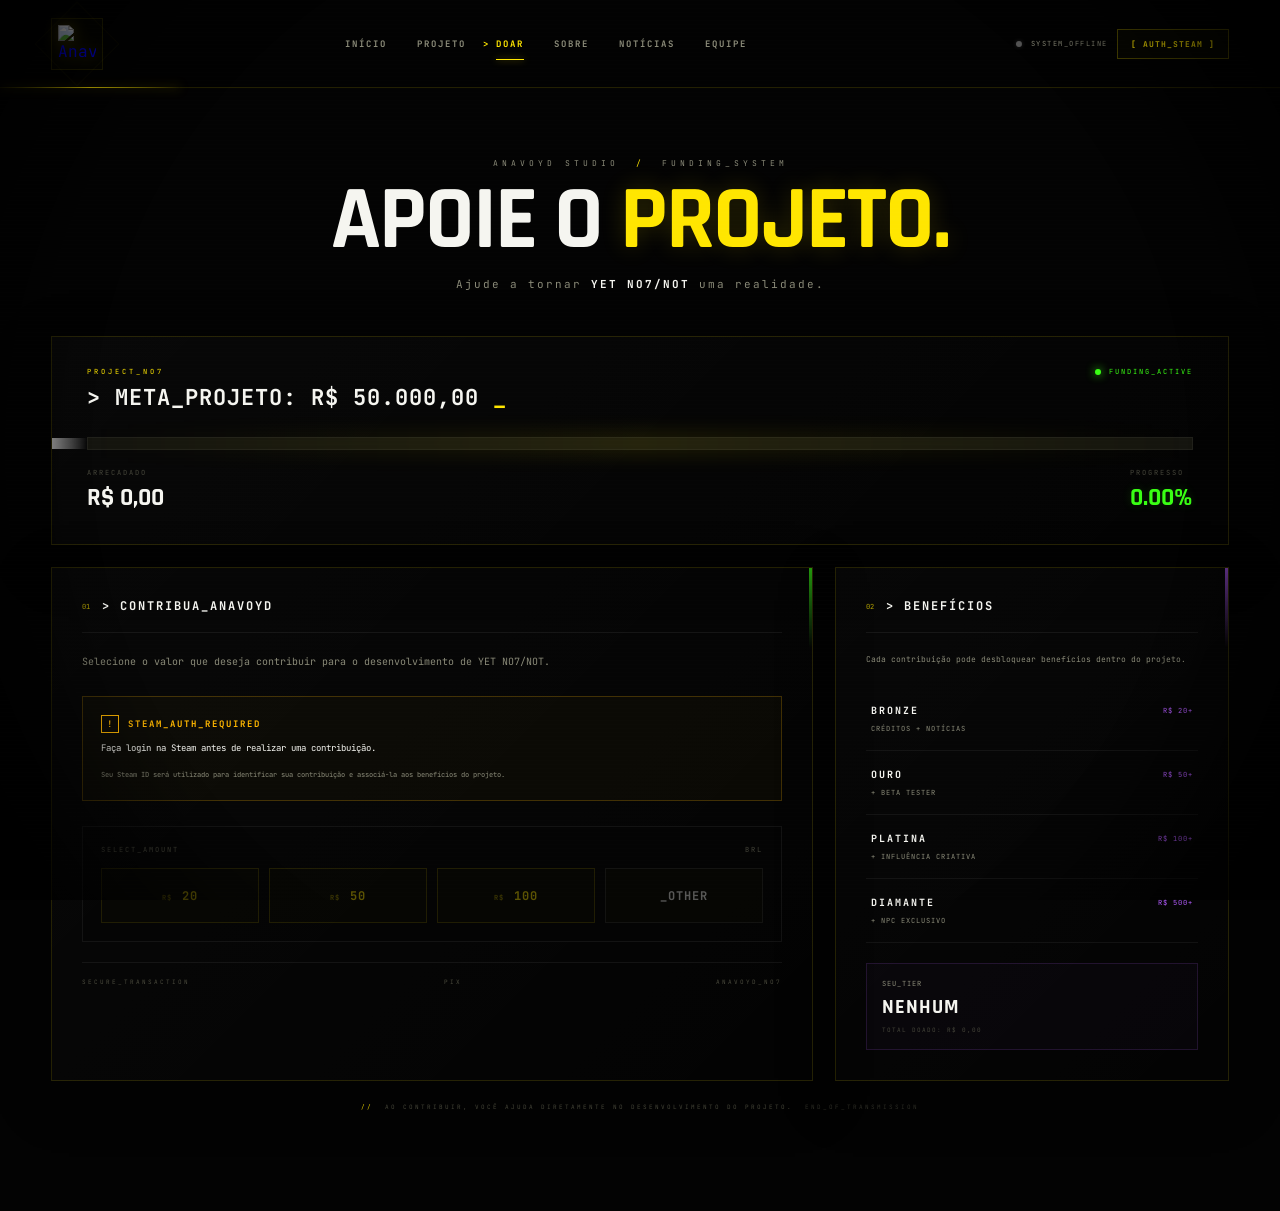
==== doar.html @ e7a65b03 "v3.1" ====
<!doctype html>
<html lang="pt-BR">

<head>

    <meta charset="utf-8">

    <meta
        name="viewport"
        content="width=device-width, initial-scale=1.0"
    >

    <meta
        name="description"
        content="Anavoyd Studio — Apoie o desenvolvimento de YET NO7/NOT"
    >

    <title>AnavoydDonate</title>

    <link
        rel="icon"
        type="image/x-icon"
        href="images/anavoyd.ico"
    >

    <link
        rel="stylesheet"
        href="css/style.css"
    >

    <link
        rel="preconnect"
        href="https://fonts.googleapis.com"
    >

    <link
        rel="preconnect"
        href="https://fonts.gstatic.com"
        crossorigin
    >

    <link
        href="https://fonts.googleapis.com/css2?family=JetBrains+Mono:wght@300;400;700&family=Rajdhani:wght@500;700&display=swap"
        rel="stylesheet"
    >


    <!-- =====================================================
         FIREBASE
    ====================================================== -->

    <script type="module">

        import {
            initializeApp
        } from "https://www.gstatic.com/firebasejs/9.22.0/firebase-app.js";

        import {
            getFirestore
        } from "https://www.gstatic.com/firebasejs/9.22.0/firebase-firestore.js";


        const firebaseConfig = {

            apiKey:
                "AIzaSyAVt79Qbzzy_sz0B_B2kDgjK9oX3xMTt6Y",

            authDomain:
                "anavoydstudiodonate.firebaseapp.com",

            projectId:
                "anavoydstudiodonate",

            storageBucket:
                "anavoydstudiodonate.firebasestorage.app",

            messagingSenderId:
                "30138913339",

            appId:
                "1:30138913339:web:ad95b9d1d5a580e8cd821e",

            measurementId:
                "G-1783LPREVW"

        };


        const app =
            initializeApp(firebaseConfig);


        window.db =
            getFirestore(app);

    </script>

</head>


<body>


    <!-- =====================================================
         FUNDO
    ====================================================== -->

    <div class="bg-back-image"></div>

    <div class="crt-overlay"></div>

    <div class="vignette"></div>


    <!-- =====================================================
         CONTAINER
    ====================================================== -->

    <div class="terminal-container">


        <!-- =================================================
             HEADER
        ================================================== -->

        <header class="sys-header">


            <!-- LOGO -->

            <a
                href="inicio.html"
                class="brand-link"
            >

                <div class="logo-box">

                    <img
                        src="images/anavoyd.png"
                        alt="Anavoyd Studio"
                        class="brand-img"
                    >

                </div>

            </a>


            <!-- NAVEGAÇÃO -->

            <nav class="main-nav">

                <a href="index.html">
                    INÍCIO
                </a>

                <a href="projeto.html">
                    PROJETO
                </a>

                <a
                    href="doar.html"
                    class="active"
                >
                    DOAR
                </a>

                <a href="sobre.html">
                    SOBRE
                </a>

                <a href="noticias.html">
                    NOTÍCIAS
                </a>

                <a href="equipe.html">
                    EQUIPE
                </a>

            </nav>


            <!-- STEAM -->

            <div class="auth-box">

                <span
                    id="statusIndicator"
                    class="status-indicator offline"
                ></span>

                <span
                    id="steamStatus"
                    class="sys-text"
                >
                    SYSTEM_OFFLINE
                </span>

                <button
                    id="steamBtn"
                    class="cyber-btn auth-btn"
                >
                    [ AUTH_STEAM ]
                </button>

            </div>

        </header>


        <!-- =================================================
             CONTEÚDO
        ================================================== -->

        <main class="donation-page">


            <!-- =================================================
                 INTRO
            ================================================== -->

            <section class="donation-intro">

                <div class="system-label">

                    ANAVOYD STUDIO
                    <span>/</span>
                    FUNDING_SYSTEM

                </div>


                <h1>

                    APOIE O
                    <span>PROJETO.</span>

                </h1>


                <p>

                    Ajude a tornar
                    <strong>
                        YET NO7/NOT
                    </strong>
                    uma realidade.

                </p>

            </section>


            <!-- =================================================
                 META
            ================================================== -->

            <section class="donation-goal cyber-panel">


                <div class="goal-header">

                    <div>

                        <span class="terminal-label">
                            PROJECT_NO7
                        </span>

                        <h2 id="meta-title">

                            &gt; META_PROJETO:
                            R$ 50.000,00

                            <span class="cursor">
                                _
                            </span>

                        </h2>

                    </div>


                    <div class="goal-status">

                        <span class="status-dot"></span>

                        FUNDING_ACTIVE

                    </div>

                </div>


                <!-- BARRA -->

                <div class="bar-container">

                    <div class="bar-track"></div>

                    <div
                        id="progress"
                        class="bar-fill"
                        style="width: 0%;"
                    ></div>

                    <div class="bar-glow"></div>

                </div>


                <!-- ESTATÍSTICAS -->

                <div class="meta-stats">

                    <div>

                        <span class="stat-label">
                            ARRECADADO
                        </span>

                        <span
                            id="currentAmount"
                            class="stat-value"
                        >
                            R$ 0,00
                        </span>

                    </div>


                    <div class="percentage-box">

                        <span class="stat-label">
                            PROGRESSO
                        </span>

                        <span
                            id="percentage"
                            class="stat-value highlight-green"
                        >
                            0.00%
                        </span>

                    </div>

                </div>

            </section>


            <!-- =================================================
                 ÁREA PRINCIPAL
            ================================================== -->

            <section class="donation-grid">


                <!-- =================================================
                     DOAÇÃO
                ================================================== -->

                <div class="donation-main cyber-panel block-green">


                    <div class="panel-heading">

                        <span class="panel-index">
                            01
                        </span>

                        <h2 class="panel-title">
                            &gt; CONTRIBUA_ANAVOYD
                        </h2>

                    </div>


                    <p class="donation-description">

                        Selecione o valor que deseja
                        contribuir para o desenvolvimento
                        de YET NO7/NOT.

                    </p>


                    <!-- =================================================
                         STEAM
                    ================================================== -->

                    <div
                        id="steamWarning"
                        class="warning-box"
                    >

                        <div class="warning-title">

                            <span class="warning-icon">
                                !
                            </span>

                            STEAM_AUTH_REQUIRED

                        </div>


                        <p>

                            Faça login na Steam antes de
                            realizar uma contribuição.

                        </p>


                        <small>

                            Seu Steam ID será utilizado para
                            identificar sua contribuição e
                            associá-la aos benefícios do projeto.

                        </small>

                    </div>


                    <!-- =================================================
                         PIX
                    ================================================== -->

                    <div class="donation-selector">


                        <div class="selector-header">

                            <span>
                                SELECT_AMOUNT
                            </span>

                            <span>
                                BRL
                            </span>

                        </div>


                        <div
                            id="pixButtonsContainer"
                            class="pix-btns disabled"
                        >

                            <button
                                class="btn-pix cyber-btn"
                                data-amount="20"
                            >
                                <span>R$</span>
                                20
                            </button>


                            <button
                                class="btn-pix cyber-btn"
                                data-amount="50"
                            >
                                <span>R$</span>
                                50
                            </button>


                            <button
                                class="btn-pix cyber-btn"
                                data-amount="100"
                            >
                                <span>R$</span>
                                100
                            </button>


                            <button
                                id="pixCustomBtn"
                                class="btn-pix cyber-btn custom"
                            >
                                _OTHER
                            </button>

                        </div>

                    </div>


                    <div class="donation-footer">

                        <span>
                            SECURE_TRANSACTION
                        </span>

                        <span>
                            PIX
                        </span>

                        <span>
                            ANAVOYD_NO7
                        </span>

                    </div>

                </div>


                <!-- =================================================
                     TIERS
                ================================================== -->

                <aside
                    class="donation-tiers cyber-panel block-purple"
                >


                    <div class="panel-heading">

                        <span class="panel-index">
                            02
                        </span>

                        <h2 class="panel-title">
                            &gt; BENEFÍCIOS
                        </h2>

                    </div>


                    <p class="tier-intro">

                        Cada contribuição pode desbloquear
                        benefícios dentro do projeto.

                    </p>


                    <div class="tier-list">


                        <div class="tier-item">

                            <div>

                                <span class="tier-name">
                                    BRONZE
                                </span>

                                <span class="tier-value">
                                    R$ 20+
                                </span>

                            </div>

                            <span class="tier-desc">
                                CRÉDITOS + NOTÍCIAS
                            </span>

                        </div>


                        <div class="tier-item">

                            <div>

                                <span class="tier-name">
                                    OURO
                                </span>

                                <span class="tier-value">
                                    R$ 50+
                                </span>

                            </div>

                            <span class="tier-desc">
                                + BETA TESTER
                            </span>

                        </div>


                        <div class="tier-item">

                            <div>

                                <span class="tier-name">
                                    PLATINA
                                </span>

                                <span class="tier-value">
                                    R$ 100+
                                </span>

                            </div>

                            <span class="tier-desc">
                                + INFLUÊNCIA CRIATIVA
                            </span>

                        </div>


                        <div class="tier-item">

                            <div>

                                <span class="tier-name">
                                    DIAMANTE
                                </span>

                                <span class="tier-value">
                                    R$ 500+
                                </span>

                            </div>

                            <span class="tier-desc">
                                + NPC EXCLUSIVO
                            </span>

                        </div>

                    </div>


                    <!-- TIER ATUAL -->

                    <div
                        id="currentTier"
                        class="tier-status"
                    >

                        <span>
                            SEU_TIER
                        </span>

                        <strong class="status-null">
                            NENHUM
                        </strong>

                        <small>
                            TOTAL DOADO:
                            R$ 0,00
                        </small>

                    </div>

                </aside>

            </section>


            <!-- =================================================
                 AVISO FINAL
            ================================================== -->

            <section class="donation-note">

                <span class="note-symbol">
                    //
                </span>

                <span>
                    AO CONTRIBUIR, VOCÊ AJUDA DIRETAMENTE
                    NO DESENVOLVIMENTO DO PROJETO.
                </span>

                <span class="note-end">
                    END_OF_TRANSMISSION
                </span>

            </section>

        </main>

    </div>


    <!-- =====================================================
         MODAL PIX
    ====================================================== -->

    <div
        id="pixModal"
        class="modal hidden"
    >

        <div
            class="modal-content cyber-panel highlight-panel"
        >

            <div class="modal-header">

                <h3>
                    &gt; UPLINK_PAGAMENTO
                </h3>

                <button
                    id="closePixBtn"
                    class="close-btn"
                >
                    [X]
                </button>

            </div>


            <div
                id="qrcode"
                class="qr-box"
            ></div>


            <div class="input-group">

                <label for="pixKeyDisplay">
                    CHAVE_PIX_CÓPIA_COLA:
                </label>

                <input
                    type="text"
                    id="pixKeyDisplay"
                    class="cyber-input"
                    value=""
                    readonly
                >

            </div>


            <button
                id="confirmPixBtn"
                class="cyber-btn confirm-btn"
            >
                &gt; CONFIRMAR_PAGAMENTO
            </button>

        </div>

    </div>


    <!-- =====================================================
         QR CODE
    ====================================================== -->

    <script
        src="https://cdnjs.cloudflare.com/ajax/libs/qrcodejs/1.0.0/qrcode.min.js"
    ></script>


    <!-- =====================================================
         JAVASCRIPT PRINCIPAL
    ====================================================== -->

    <script
        type="module"
        src="js/main.js"
    ></script>


</body>

</html>
---- css/style.css ----
/* =========================================================
   ANAVOYD STUDIO — DONATION SYSTEM
========================================================= */

:root {

    --black: #030303;
    --black-soft: #080808;
    --black-panel: #0b0b09;

    --yellow: #ffe600;
    --gold: #ffb700;

    --white: #f5f5f0;
    --gray: #8a8a78;
    --dark-gray: #45453a;

    --green: #39ff14;
    --purple: #b45cff;

    --border: rgba(255, 230, 0, 0.13);
    --border-soft: rgba(255, 255, 255, 0.06);

    --font-mono:
        'JetBrains Mono',
        monospace;

    --font-display:
        'Rajdhani',
        sans-serif;
}


/* =========================================================
   RESET
========================================================= */

* {
    margin: 0;
    padding: 0;
    box-sizing: border-box;
}


html {
    width: 100%;
    min-height: 100%;
    background: var(--black);
    scroll-behavior: smooth;
}


body {

    width: 100%;
    min-height: 100vh;

    background: var(--black);

    color: var(--white);

    font-family: var(--font-mono);

    overflow-x: hidden;

    position: relative;
}


/* =========================================================
   SELEÇÃO
========================================================= */

::selection {

    background: var(--yellow);
    color: #000;

}


/* =========================================================
   FUNDO
========================================================= */

body::before {

    content: "";

    position: fixed;

    inset: 0;

    pointer-events: none;

    background:

        radial-gradient(
            circle at 50% 40%,
            rgba(255, 230, 0, 0.055),
            transparent 25%
        ),

        radial-gradient(
            circle at 15% 80%,
            rgba(255, 183, 0, 0.035),
            transparent 25%
        ),

        radial-gradient(
            circle at 85% 15%,
            rgba(180, 92, 255, 0.025),
            transparent 25%
        );

    z-index: -20;

}


/* =========================================================
   IMAGEM DE FUNDO
========================================================= */

.bg-back-image {

    position: fixed;

    inset: 0;

    z-index: -30;

    background:

        linear-gradient(
            rgba(0,0,0,0.84),
            rgba(0,0,0,0.93)
        ),

        url("../images/background.jpg");

    background-position: center;
    background-size: cover;

    filter:
        grayscale(1)
        contrast(1.2);

    opacity: 0.16;

    animation:
        backgroundBreath 12s ease-in-out infinite;

}


@keyframes backgroundBreath {

    0%,
    100% {
        transform: scale(1);
        opacity: 0.12;
    }

    50% {
        transform: scale(1.04);
        opacity: 0.19;
    }

}


/* =========================================================
   GRID TECNOLÓGICO
========================================================= */

.bg-back-image::after {

    content: "";

    position: absolute;

    inset: 0;

    background:

        linear-gradient(
            rgba(255,230,0,0.025) 1px,
            transparent 1px
        ),

        linear-gradient(
            90deg,
            rgba(255,230,0,0.025) 1px,
            transparent 1px
        );

    background-size: 55px 55px;

    transform:
        perspective(650px)
        rotateX(60deg)
        scale(1.7);

    transform-origin:
        center bottom;

    animation:
        gridTravel 20s linear infinite;

}


@keyframes gridTravel {

    from {
        background-position:
            0 0,
            0 0;
    }

    to {
        background-position:
            0 55px,
            55px 0;
    }

}


/* =========================================================
   CRT
========================================================= */

.crt-overlay {

    position: fixed;

    inset: 0;

    pointer-events: none;

    z-index: 90;

    background:

        repeating-linear-gradient(
            0deg,
            transparent 0,
            transparent 3px,
            rgba(255,255,255,0.018) 4px
        );

    opacity: 0.8;

    animation:
        crtMove 9s linear infinite;

}


@keyframes crtMove {

    from {
        background-position: 0 0;
    }

    to {
        background-position: 0 100vh;
    }

}


/* =========================================================
   VINHETA
========================================================= */

.vignette {

    position: fixed;

    inset: 0;

    pointer-events: none;

    z-index: 95;

    background:

        radial-gradient(
            circle at center,
            transparent 70%,
            rgba(0,0,0,0.9) 100%
        );

}


/* =========================================================
   PARTÍCULAS
========================================================= */

body::after {

    content: "";

    position: fixed;

    inset: 0;

    pointer-events: none;

    z-index: -2;

    background-image:

        radial-gradient(
            circle,
            rgba(255,230,0,0.5) 1px,
            transparent 1px
        );

    background-size:
        130px 130px;

    opacity: 0.18;

    animation:
        particleDrift 25s linear infinite;

}


@keyframes particleDrift {

    from {
        background-position:
            0 0;
    }

    to {
        background-position:
            130px -130px;
    }

}


/* =========================================================
   CONTAINER
========================================================= */

.terminal-container {

    position: relative;

    width: 100%;

    min-height: 100vh;

    padding-bottom: 70px;

}


/* =========================================================
   HEADER
========================================================= */

.sys-header {

    position: sticky;

    top: 0;

    width: 100%;

    min-height: 88px;

    padding:
        0 4%;

    display: flex;

    align-items: center;

    justify-content: space-between;

    gap: 30px;

    background:
        rgba(3,3,3,0.78);

    border-bottom:
        1px solid
        var(--border);

    backdrop-filter:
        blur(12px);

    z-index: 50;

    animation:
        headerAppear 0.8s ease both;

}


@keyframes headerAppear {

    from {

        opacity: 0;

        transform:
            translateY(-20px);

    }

    to {

        opacity: 1;

        transform:
            translateY(0);

    }

}


/* =========================================================
   LINHA DO HEADER
========================================================= */

.sys-header::after {

    content: "";

    position: absolute;

    left: 0;

    bottom: -1px;

    width: 180px;

    height: 1px;

    background:

        linear-gradient(
            90deg,
            transparent,
            var(--yellow),
            transparent
        );

    box-shadow:
        0 0 10px
        rgba(255,230,0,0.5);

    animation:
        headerScan 5s ease-in-out infinite;

}


@keyframes headerScan {

    0%,
    100% {
        left: 0;
        width: 140px;
    }

    50% {
        left: 35%;
        width: 260px;
    }

    75% {
        left: 70%;
        width: 90px;
    }

}


/* =========================================================
   LOGO
========================================================= */

.brand-link {

    display: block;

    text-decoration: none;

}


.logo-box {

    width: 52px;
    height: 52px;

    display: flex;

    align-items: center;
    justify-content: center;

    border:
        1px solid
        var(--border);

    background:
        rgba(255,230,0,0.015);

    position: relative;

    transition:
        0.3s ease;

}


.logo-box::before {

    content: "";

    position: absolute;

    inset: -5px;

    border:
        1px solid
        rgba(255,230,0,0.04);

    transform:
        rotate(45deg);

    transition:
        0.4s ease;

}


.logo-box:hover {

    border-color:
        rgba(255,230,0,0.5);

    box-shadow:
        0 0 25px
        rgba(255,230,0,0.1);

}


.logo-box:hover::before {

    transform:
        rotate(135deg);

    border-color:
        rgba(255,230,0,0.2);

}


.brand-img {

    width: 38px;
    height: 38px;

    object-fit: contain;

    filter:
        drop-shadow(
            0 0 8px
            rgba(255,230,0,0.35)
        );

    transition:
        0.3s ease;

}


.logo-box:hover .brand-img {

    transform:
        scale(1.08);

}


/* =========================================================
   NAVEGAÇÃO
========================================================= */

.main-nav {

    display: flex;

    align-items: center;

    justify-content: center;

    gap: 30px;

    flex: 1;

}


.main-nav a {

    position: relative;

    color:
        var(--gray);

    text-decoration: none;

    font-size: 9px;

    font-weight: 700;

    letter-spacing: 2px;

    padding:
        12px 0;

    transition:
        0.25s ease;

}


.main-nav a::before {

    content: ">";

    position: absolute;

    left: -13px;

    color:
        var(--yellow);

    opacity: 0;

    transform:
        translateX(-5px);

    transition:
        0.25s ease;

}


.main-nav a::after {

    content: "";

    position: absolute;

    left: 0;

    bottom: 2px;

    width: 0;

    height: 1px;

    background:
        var(--yellow);

    box-shadow:
        0 0 7px
        rgba(255,230,0,0.6);

    transition:
        width 0.3s ease;

}


.main-nav a:hover {

    color:
        var(--white);

    transform:
        translateY(-2px);

}


.main-nav a:hover::before,
.main-nav a.active::before {

    opacity: 1;

    transform:
        translateX(0);

}


.main-nav a:hover::after,
.main-nav a.active::after {

    width: 100%;

}


.main-nav a.active {

    color:
        var(--yellow);

}


/* =========================================================
   AUTH
========================================================= */

.auth-box {

    min-width: 240px;

    display: flex;

    align-items: center;

    justify-content: flex-end;

    gap: 9px;

}


.status-indicator {

    width: 6px;
    height: 6px;

    border-radius: 50%;

}


.status-indicator.offline {

    background:
        #555;

    box-shadow:
        0 0 5px
        rgba(255,255,255,0.15);

}


.status-indicator.online {

    background:
        var(--green);

    box-shadow:
        0 0 10px
        var(--green);

    animation:
        statusPulse 1.5s infinite;

}


@keyframes statusPulse {

    50% {
        opacity: 0.35;
        transform: scale(0.7);
    }

}


.sys-text {

    color:
        var(--gray);

    font-size: 7px;

    letter-spacing: 1.5px;

}


/* =========================================================
   BOTÃO BASE
========================================================= */

.cyber-btn {

    position: relative;

    border:
        1px solid
        rgba(255,230,0,0.3);

    background:
        rgba(255,230,0,0.025);

    color:
        var(--yellow);

    font-family:
        var(--font-mono);

    font-weight:
        700;

    cursor:
        pointer;

    overflow:
        hidden;

    transition:
        color 0.25s,
        background 0.25s,
        border 0.25s,
        box-shadow 0.25s,
        transform 0.25s;

}


.cyber-btn::before {

    content: "";

    position: absolute;

    top: 0;

    left: -100%;

    width: 100%;

    height: 100%;

    background:
        linear-gradient(
            90deg,
            transparent,
            rgba(255,230,0,0.15),
            transparent
        );

    transition:
        left 0.45s ease;

}


.cyber-btn:hover::before {

    left: 100%;

}


.cyber-btn:hover {

    color:
        #000;

    background:
        var(--yellow);

    border-color:
        var(--yellow);

    box-shadow:
        0 0 20px
        rgba(255,230,0,0.2);

    transform:
        translateY(-2px);

}


.cyber-btn:active {

    transform:
        translateY(0)
        scale(0.97);

}


/* =========================================================
   AUTH BUTTON
========================================================= */

.auth-btn {

    padding:
        9px 13px;

    font-size:
        8px;

    letter-spacing:
        1px;

}


/* =========================================================
   PÁGINA DE DOAÇÃO
========================================================= */

.donation-page {

    width:
        min(1250px, 92%);

    margin:
        0 auto;

    padding:
        70px 0 30px;

}


/* =========================================================
   INTRO
========================================================= */

.donation-intro {

    text-align:
        center;

    margin-bottom:
        45px;

    animation:
        introReveal 0.9s ease both;

}


@keyframes introReveal {

    from {

        opacity: 0;

        transform:
            translateY(25px);

        filter:
            blur(8px);

    }

    to {

        opacity: 1;

        transform:
            translateY(0);

        filter:
            blur(0);

    }

}


.system-label {

    color:
        var(--gray);

    font-size:
        8px;

    letter-spacing:
        4px;

    margin-bottom:
        15px;

}


.system-label span {

    color:
        var(--yellow);

    margin:
        0 8px;

}


.donation-intro h1 {

    font-family:
        var(--font-display);

    font-size:
        clamp(55px, 7vw, 95px);

    line-height:
        0.85;

    letter-spacing:
        -2px;

}


.donation-intro h1 span {

    color:
        var(--yellow);

    text-shadow:
        0 0 25px
        rgba(255,230,0,0.18);

}


.donation-intro p {

    margin-top:
        18px;

    color:
        var(--gray);

    font-size:
        11px;

    letter-spacing:
        2px;

}


.donation-intro strong {

    color:
        var(--white);

}


/* =========================================================
   PAINEL GERAL
========================================================= */

.cyber-panel {

    position:
        relative;

    background:
        linear-gradient(
            135deg,
            rgba(255,255,255,0.025),
            rgba(255,255,255,0.005)
        );

    border:
        1px solid
        var(--border);

    box-shadow:
        0 15px 50px
        rgba(0,0,0,0.35);

    overflow:
        hidden;

}


.cyber-panel::before {

    content: "";

    position:
        absolute;

    top: 0;

    left: -100%;

    width: 35%;

    height: 1px;

    background:
        linear-gradient(
            90deg,
            transparent,
            var(--yellow),
            transparent
        );

    animation:
        panelScan 7s linear infinite;

}


@keyframes panelScan {

    0% {
        left: -40%;
    }

    100% {
        left: 140%;
    }

}


/* =========================================================
   META
========================================================= */

.donation-goal {

    padding:
        30px 35px;

    margin-bottom:
        22px;

    animation:
        panelAppear 0.8s 0.15s ease both;

}


@keyframes panelAppear {

    from {

        opacity: 0;

        transform:
            translateY(25px);

    }

    to {

        opacity: 1;

        transform:
            translateY(0);

    }

}


.goal-header {

    display:
        flex;

    justify-content:
        space-between;

    align-items:
        flex-start;

    gap:
        30px;

    margin-bottom:
        25px;

}


.terminal-label {

    display:
        block;

    color:
        var(--yellow);

    font-size:
        7px;

    letter-spacing:
        3px;

    margin-bottom:
        7px;

}


#meta-title {

    font-family:
        var(--font-mono);

    font-size:
        clamp(15px, 2vw, 22px);

    font-weight:
        700;

    letter-spacing:
        1px;

}


.cursor {

    color:
        var(--yellow);

    animation:
        cursorBlink 0.9s infinite;

}


@keyframes cursorBlink {

    50% {
        opacity: 0;
    }

}


.goal-status {

    display:
        flex;

    align-items:
        center;

    gap:
        8px;

    color:
        var(--green);

    font-size:
        7px;

    letter-spacing:
        2px;

    white-space:
        nowrap;

}


.status-dot {

    width:
        6px;

    height:
        6px;

    background:
        var(--green);

    border-radius:
        50%;

    box-shadow:
        0 0 10px
        var(--green);

    animation:
        statusPulse 1.4s infinite;

}


/* =========================================================
   BARRA
========================================================= */

.bar-container {

    position:
        relative;

    width:
        100%;

    height:
        13px;

    margin:
        10px 0 18px;

}


.bar-track {

    position:
        absolute;

    inset:
        0;

    background:
        #15150f;

    border:
        1px solid
        rgba(255,255,255,0.05);

}


.bar-fill {

    position:
        absolute;

    left:
        0;

    top:
        1px;

    bottom:
        1px;

    width:
        0%;

    background:
        linear-gradient(
            90deg,
            #8c7d00,
            var(--yellow),
            #fff27a
        );

    box-shadow:
        0 0 18px
        rgba(255,230,0,0.5);

    transition:
        width 1.5s
        cubic-bezier(.22,.61,.36,1);

}


.bar-fill::after {

    content: "";

    position:
        absolute;

    top: 0;

    left: -80px;

    width: 80px;

    height: 100%;

    background:
        linear-gradient(
            90deg,
            transparent,
            rgba(255,255,255,0.65),
            transparent
        );

    animation:
        progressShine 2.5s linear infinite;

}


@keyframes progressShine {

    to {
        left: 100%;
    }

}


.bar-glow {

    position:
        absolute;

    inset:
        -8px 0;

    pointer-events:
        none;

    background:
        linear-gradient(
            90deg,
            transparent,
            rgba(255,230,0,0.08),
            transparent
        );

    filter:
        blur(8px);

}


/* =========================================================
   ESTATÍSTICAS
========================================================= */

.meta-stats {

    display:
        flex;

    justify-content:
        space-between;

    align-items:
        flex-end;

}


.meta-stats > div {

    display:
        flex;

    flex-direction:
        column;

    gap:
        5px;

}


.stat-label {

    color:
        var(--dark-gray);

    font-size:
        7px;

    letter-spacing:
        2px;

}


.stat-value {

    color:
        var(--white);

    font-family:
        var(--font-display);

    font-size:
        25px;

    font-weight:
        700;

}


.highlight-green {

    color:
        var(--green);

    text-shadow:
        0 0 10px
        rgba(57,255,20,0.18);

}


/* =========================================================
   GRID
========================================================= */

.donation-grid {

    display:
        grid;

    grid-template-columns:
        minmax(0, 1.55fr)
        minmax(300px, 0.8fr);

    gap:
        22px;

}


/* =========================================================
   DOAÇÃO
========================================================= */

.donation-main {

    padding:
        30px;

    animation:
        panelAppear 0.8s 0.25s ease both;

}


.donation-tiers {

    padding:
        30px;

    animation:
        panelAppear 0.8s 0.4s ease both;

}


/* =========================================================
   CABEÇALHO DOS PAINÉIS
========================================================= */

.panel-heading {

    display:
        flex;

    align-items:
        center;

    gap:
        12px;

    padding-bottom:
        18px;

    margin-bottom:
        20px;

    border-bottom:
        1px solid
        var(--border-soft);

}


.panel-index {

    color:
        var(--yellow);

    font-size:
        7px;

    opacity:
        0.7;

}


.panel-title {

    font-size:
        12px;

    letter-spacing:
        2px;

}


/* =========================================================
   DESCRIÇÃO
========================================================= */

.donation-description {

    color:
        var(--gray);

    font-size:
        10px;

    line-height:
        1.8;

    max-width:
        650px;

    margin-bottom:
        25px;

}


/* =========================================================
   WARNING STEAM
========================================================= */

.warning-box {

    position:
        relative;

    padding:
        18px;

    margin-bottom:
        25px;

    border:
        1px solid
        rgba(255,183,0,0.22);

    background:
        rgba(255,183,0,0.025);

    color:
        var(--gray);

    animation:
        warningPulse 4s ease-in-out infinite;

}


@keyframes warningPulse {

    0%,
    100% {
        border-color:
            rgba(255,183,0,0.16);
    }

    50% {
        border-color:
            rgba(255,183,0,0.38);
    }

}


.warning-title {

    display:
        flex;

    align-items:
        center;

    gap:
        9px;

    color:
        var(--gold);

    font-size:
        9px;

    font-weight:
        700;

    letter-spacing:
        2px;

    margin-bottom:
        9px;

}


.warning-icon {

    display:
        inline-flex;

    align-items:
        center;

    justify-content:
        center;

    width:
        18px;

    height:
        18px;

    border:
        1px solid
        var(--gold);

    color:
        var(--gold);

    font-weight:
        700;

}


.warning-box p {

    font-size:
        9px;

    color:
        var(--white);

    margin-bottom:
        7px;

}


.warning-box small {

    color:
        var(--gray);

    font-size:
        7px;

    line-height:
        1.7;

}


/* =========================================================
   SELETOR
========================================================= */

.donation-selector {

    border:
        1px solid
        var(--border-soft);

    padding:
        18px;

    background:
        rgba(0,0,0,0.22);

}


.selector-header {

    display:
        flex;

    justify-content:
        space-between;

    color:
        var(--dark-gray);

    font-size:
        7px;

    letter-spacing:
        2px;

    margin-bottom:
        14px;

}


.pix-btns {

    display:
        grid;

    grid-template-columns:
        repeat(4, 1fr);

    gap:
        10px;

}


.btn-pix {

    min-height:
        55px;

    font-size:
        12px;

    letter-spacing:
        1px;

}


.btn-pix span {

    font-size:
        7px;

    opacity:
        0.6;

    margin-right:
        2px;

}


.btn-pix.custom {

    color:
        var(--white);

    border-color:
        rgba(255,255,255,0.15);

}


.btn-pix.custom:hover {

    color:
        #000;

    border-color:
        var(--white);

    background:
        var(--white);

}


/* =========================================================
   ESTADO DESABILITADO
========================================================= */

.pix-btns.disabled {

    opacity:
        0.35;

}


.pix-btns.disabled .cyber-btn {

    cursor:
        not-allowed;

}


.pix-btns.disabled .cyber-btn:hover {

    transform:
        none;

    color:
        var(--yellow);

    background:
        rgba(255,230,0,0.025);

    border-color:
        rgba(255,230,0,0.3);

    box-shadow:
        none;

}


/* =========================================================
   FOOTER DA DOAÇÃO
========================================================= */

.donation-footer {

    display:
        flex;

    justify-content:
        space-between;

    margin-top:
        20px;

    padding-top:
        15px;

    border-top:
        1px solid
        var(--border-soft);

    color:
        #4a4a3d;

    font-size:
        6px;

    letter-spacing:
        2px;

}


/* =========================================================
   TIERS
========================================================= */

.tier-intro {

    color:
        var(--gray);

    font-size:
        8px;

    line-height:
        1.7;

    margin-bottom:
        20px;

}


.tier-list {

    display:
        flex;

    flex-direction:
        column;

}


.tier-item {

    position:
        relative;

    display:
        flex;

    flex-direction:
        column;

    gap:
        7px;

    padding:
        17px 5px;

    border-bottom:
        1px solid
        var(--border-soft);

    transition:
        0.3s ease;

}


.tier-item::before {

    content:
        "";

    position:
        absolute;

    left:
        -30px;

    top:
        0;

    width:
        2px;

    height:
        100%;

    background:
        var(--purple);

    transform:
        scaleY(0);

    transform-origin:
        bottom;

    transition:
        transform
        0.3s ease;

}


.tier-item:hover {

    padding-left:
        12px;

    background:
        rgba(180,92,255,0.025);

}


.tier-item:hover::before {

    transform:
        scaleY(1);

}


.tier-item > div {

    display:
        flex;

    justify-content:
        space-between;

    align-items:
        center;

}


.tier-name {

    color:
        var(--white);

    font-size:
        10px;

    font-weight:
        700;

    letter-spacing:
        2px;

}


.tier-value {

    color:
        var(--purple);

    font-size:
        7px;

    letter-spacing:
        1px;

}


.tier-desc {

    color:
        var(--gray);

    font-size:
        7px;

    letter-spacing:
        1px;

}


/* =========================================================
   TIER ATUAL
========================================================= */

.tier-status {

    display:
        flex;

    flex-direction:
        column;

    gap:
        6px;

    margin-top:
        20px;

    padding:
        15px;

    border:
        1px solid
        rgba(180,92,255,0.15);

    background:
        rgba(180,92,255,0.025);

    color:
        var(--gray);

    font-size:
        7px;

    letter-spacing:
        1px;

}


.tier-status strong {

    font-family:
        var(--font-display);

    font-size:
        20px;

    color:
        var(--white);

}


.tier-status small {

    color:
        var(--dark-gray);

    font-size:
        6px;

}


/* =========================================================
   NOTA
========================================================= */

.donation-note {

    display:
        flex;

    align-items:
        center;

    justify-content:
        center;

    gap:
        12px;

    margin-top:
        22px;

    color:
        #4c4c3e;

    font-size:
        6px;

    letter-spacing:
        2px;

    text-align:
        center;

}


.note-symbol {

    color:
        var(--yellow);

}


.note-end {

    color:
        #303028;

}


/* =========================================================
   MODAL
========================================================= */

.modal {

    position:
        fixed;

    inset:
        0;

    display:
        flex;

    align-items:
        center;

    justify-content:
        center;

    padding:
        20px;

    background:
        rgba(0,0,0,0.82);

    backdrop-filter:
        blur(8px);

    z-index:
        100;

    animation:
        modalBackground 0.3s ease both;

}


.modal.hidden {

    display:
        none;

}


@keyframes modalBackground {

    from {
        opacity:
            0;
    }

    to {
        opacity:
            1;
    }

}


.modal-content {

    width:
        min(500px, 100%);

    padding:
        28px;

    animation:
        modalAppear 0.4s
        cubic-bezier(.22,.61,.36,1)
        both;

}


@keyframes modalAppear {

    from {

        opacity:
            0;

        transform:
            scale(0.92)
            translateY(20px);

    }

    to {

        opacity:
            1;

        transform:
            scale(1)
            translateY(0);

    }

}


.modal-header {

    display:
        flex;

    justify-content:
        space-between;

    align-items:
        center;

    margin-bottom:
        25px;

}


.modal-header h3 {

    font-size:
        11px;

    letter-spacing:
        2px;

    color:
        var(--yellow);

}


.close-btn {

    border:
        1px solid
        rgba(255,255,255,0.15);

    background:
        transparent;

    color:
        var(--gray);

    padding:
        6px 9px;

    font-family:
        var(--font-mono);

    cursor:
        pointer;

    transition:
        0.25s;

}


.close-btn:hover {

    color:
        var(--yellow);

    border-color:
        var(--yellow);

}


/* =========================================================
   QR
========================================================= */

.qr-box {

    min-height:
        240px;

    display:
        flex;

    align-items:
        center;

    justify-content:
        center;

    padding:
        20px;

    margin-bottom:
        20px;

    background:
        #fff;

    border:
        4px solid
        var(--yellow);

    box-shadow:
        0 0 30px
        rgba(255,230,0,0.15);

}


/* =========================================================
   INPUT
========================================================= */

.input-group {

    display:
        flex;

    flex-direction:
        column;

    gap:
        8px;

    margin-bottom:
        15px;

}


.input-group label {

    color:
        var(--gray);

    font-size:
        7px;

    letter-spacing:
        2px;

}


.cyber-input {

    width:
        100%;

    padding:
        13px;

    background:
        #050505;

    border:
        1px solid
        var(--border);

    color:
        var(--white);

    font-family:
        var(--font-mono);

    font-size:
        9px;

    outline:
        none;

}


.cyber-input:focus {

    border-color:
        var(--yellow);

    box-shadow:
        0 0 15px
        rgba(255,230,0,0.08);

}


.confirm-btn {

    width:
        100%;

    padding:
        13px;

    font-size:
        8px;

}


/* =========================================================
   CORES
========================================================= */

.block-green::after {

    content:
        "";

    position:
        absolute;

    right:
        0;

    top:
        0;

    width:
        3px;

    height:
        80px;

    background:
        linear-gradient(
            var(--green),
            transparent
        );

    opacity:
        0.6;

}


.block-purple::after {

    content:
        "";

    position:
        absolute;

    right:
        0;

    top:
        0;

    width:
        3px;

    height:
        80px;

    background:
        linear-gradient(
            var(--purple),
            transparent
        );

    opacity:
        0.6;

}


/* =========================================================
   ANIMAÇÃO DE ENTRADA DOS TIERS
========================================================= */

.tier-item:nth-child(1) {
    animation:
        tierAppear 0.5s 0.5s ease both;
}

.tier-item:nth-child(2) {
    animation:
        tierAppear 0.5s 0.6s ease both;
}

.tier-item:nth-child(3) {
    animation:
        tierAppear 0.5s 0.7s ease both;
}

.tier-item:nth-child(4) {
    animation:
        tierAppear 0.5s 0.8s ease both;
}


@keyframes tierAppear {

    from {

        opacity:
            0;

        transform:
            translateX(20px);

    }

    to {

        opacity:
            1;

        transform:
            translateX(0);

    }

}


/* =========================================================
   RESPONSIVO — TABLET
========================================================= */

@media (max-width: 1000px) {

    .sys-header {

        padding:
            18px 4%;

        flex-wrap:
            wrap;

    }


    .main-nav {

        order:
            3;

        width:
            100%;

        flex-basis:
            100%;

        padding-top:
            8px;

        padding-bottom:
            5px;

        overflow-x:
            auto;

    }


    .auth-box {

        min-width:
            auto;

    }


    .donation-grid {

        grid-template-columns:
            1fr;

    }


    .donation-tiers {

        order:
            2;

    }

}


/* =========================================================
   RESPONSIVO — MOBILE
========================================================= */

@media (max-width: 700px) {

    .terminal-container {

        padding-bottom:
            30px;

    }


    .sys-header {

        position:
            relative;

        min-height:
            auto;

        padding:
            15px 5%;

        gap:
            15px;

    }


    .logo-box {

        width:
            42px;

        height:
            42px;

    }


    .brand-img {

        width:
            30px;

        height:
            30px;

    }


    .auth-box {

        gap:
            5px;

    }


    .sys-text {

        display:
            none;

    }


    .auth-btn {

        padding:
            8px;

        font-size:
            7px;

    }


    .main-nav {

        gap:
            20px;

        justify-content:
            flex-start;

        padding:
            5px 5px 10px;

        scrollbar-width:
            none;

    }


    .main-nav::-webkit-scrollbar {

        display:
            none;

    }


    .main-nav a {

        flex-shrink:
            0;

        font-size:
            7px;

    }


    .donation-page {

        width:
            92%;

        padding-top:
            45px;

    }


    .donation-intro {

        margin-bottom:
            30px;

    }


    .donation-intro h1 {

        font-size:
            55px;

    }


    .donation-intro p {

        font-size:
            8px;

        line-height:
            1.7;

    }


    .donation-goal {

        padding:
            22px;

    }


    .goal-header {

        flex-direction:
            column;

        gap:
            15px;

    }


    .goal-status {

        align-self:
            flex-start;

    }


    .meta-stats {

        align-items:
            flex-start;

    }


    .stat-value {

        font-size:
            21px;

    }


    .donation-main,
    .donation-tiers {

        padding:
            22px;

    }


    .pix-btns {

        grid-template-columns:
            repeat(2, 1fr);

    }


    .donation-footer {

        flex-wrap:
            wrap;

        gap:
            8px;

    }


    .donation-note {

        flex-direction:
            column;

        line-height:
            1.7;

    }

}


/* =========================================================
   RESPONSIVO — CELULAR PEQUENO
========================================================= */

@media (max-width: 430px) {

    .main-nav {

        gap:
            16px;

    }


    .donation-intro h1 {

        font-size:
            45px;

    }


    #meta-title {

        font-size:
            12px;

    }


    .stat-value {

        font-size:
            18px;

    }


    .btn-pix {

        min-height:
            50px;

    }


    .tier-name {

        font-size:
            9px;

    }

}


/* =========================================================
   REDUZIR ANIMAÇÕES
========================================================= */

@media (prefers-reduced-motion: reduce) {

    *,
    *::before,
    *::after {

        animation-duration:
            0.01ms !important;

        animation-iteration-count:
            1 !important;

        scroll-behavior:
            auto !important;

        transition-duration:
            0.01ms !important;

    }

}
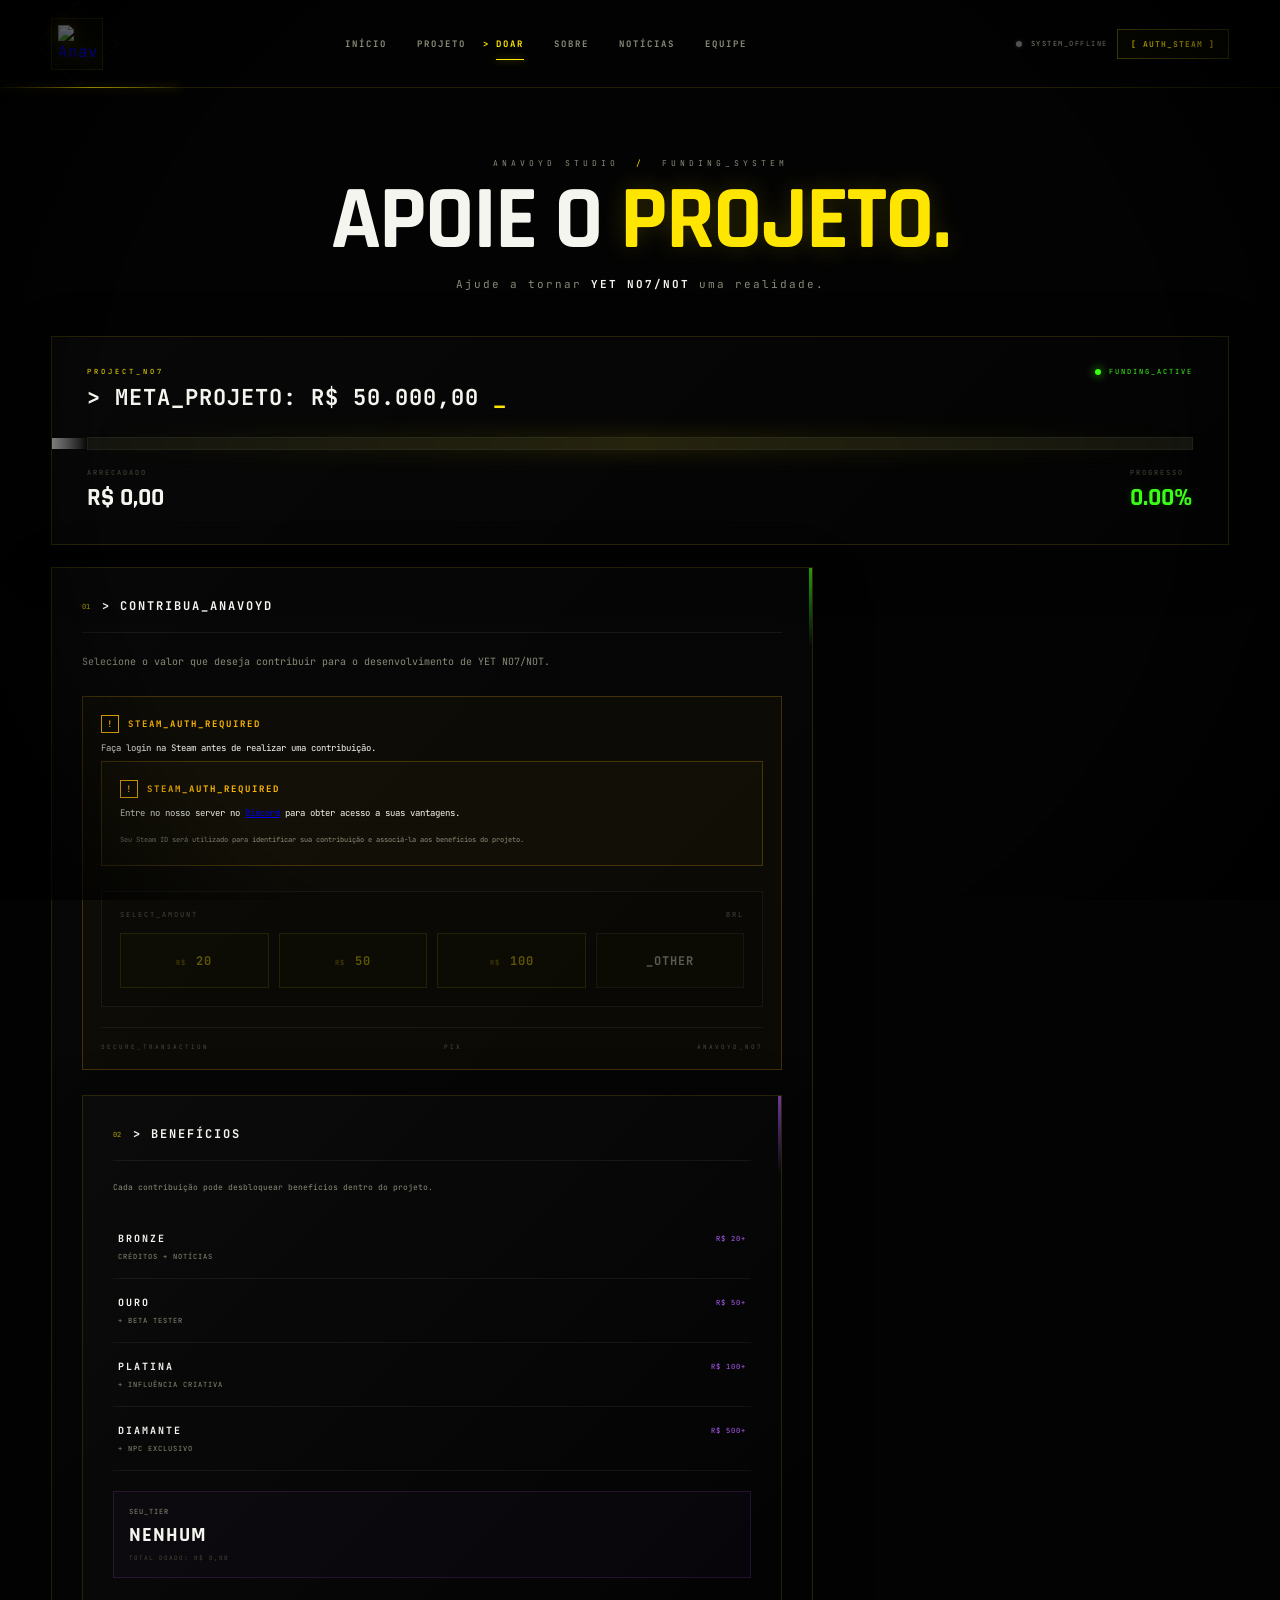
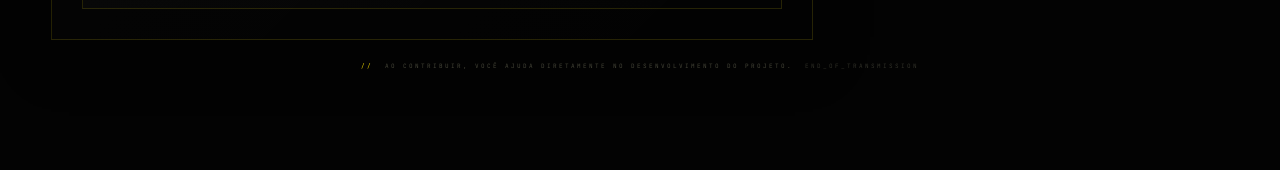
==== commit 3ac46155: "v3.1" ====
--- a/doar.html
+++ b/doar.html
@@ -12,7 +12,7 @@
 
     <meta
         name="description"
-        content="Anavoyd Studio — Apoie o desenvolvimento de YET NO7/NOT"
+        content="AnavoydDonate"
     >
 
     <title>AnavoydDonate</title>
@@ -129,7 +129,7 @@
             <!-- LOGO -->
 
             <a
-                href="inicio.html"
+                href="index.html"
                 class="brand-link"
             >
 
@@ -408,6 +408,28 @@
 
                             Faça login na Steam antes de
                             realizar uma contribuição.
+
+                        </p>
+
+                        <div
+                        id="steamWarning"
+                        class="warning-box"
+                        >
+
+                        <div class="warning-title">
+
+                            <span class="warning-icon">
+                                !
+                            </span>
+
+                            STEAM_AUTH_REQUIRED
+
+                        </div>
+
+
+                        <p>
+
+                            Entre no nosso server no <a href="https://discord.gg/4hBJNXxyPz">Discord</a> para obter acesso a suas vantagens.
 
                         </p>
 
